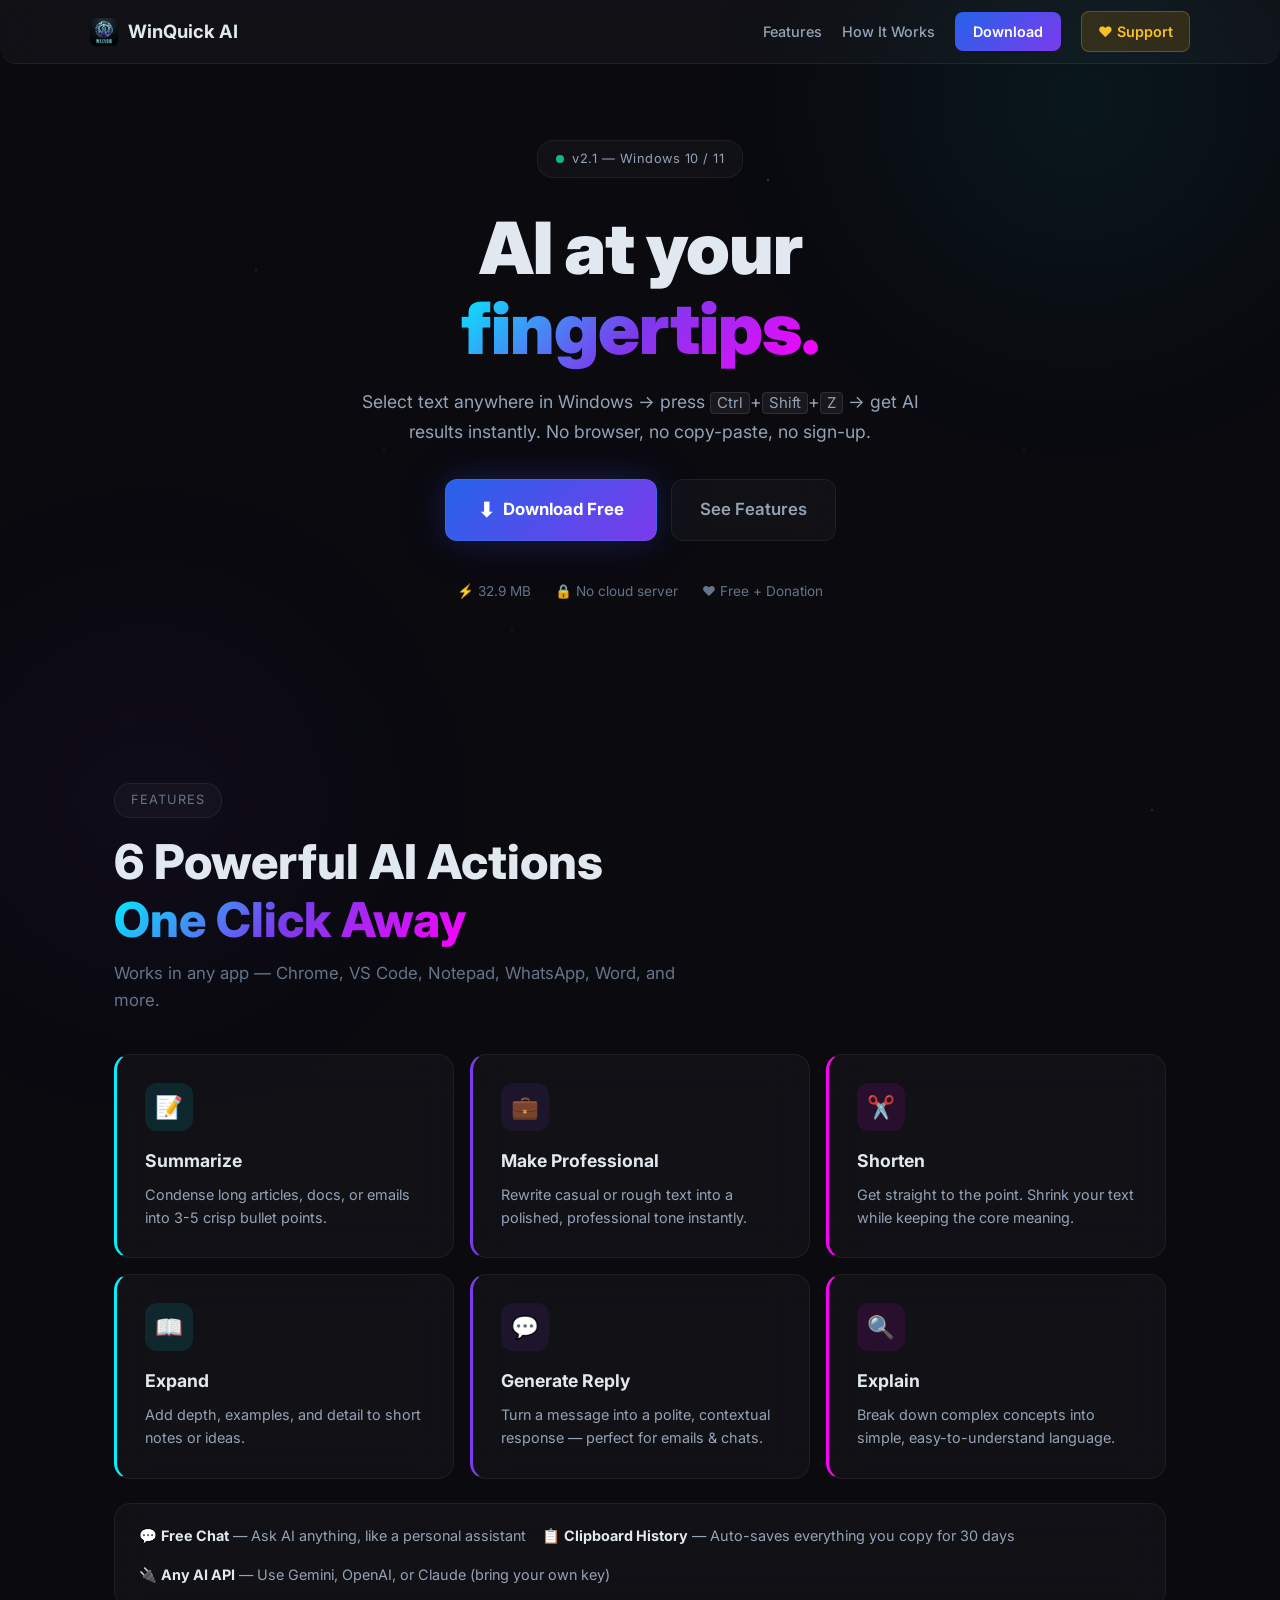
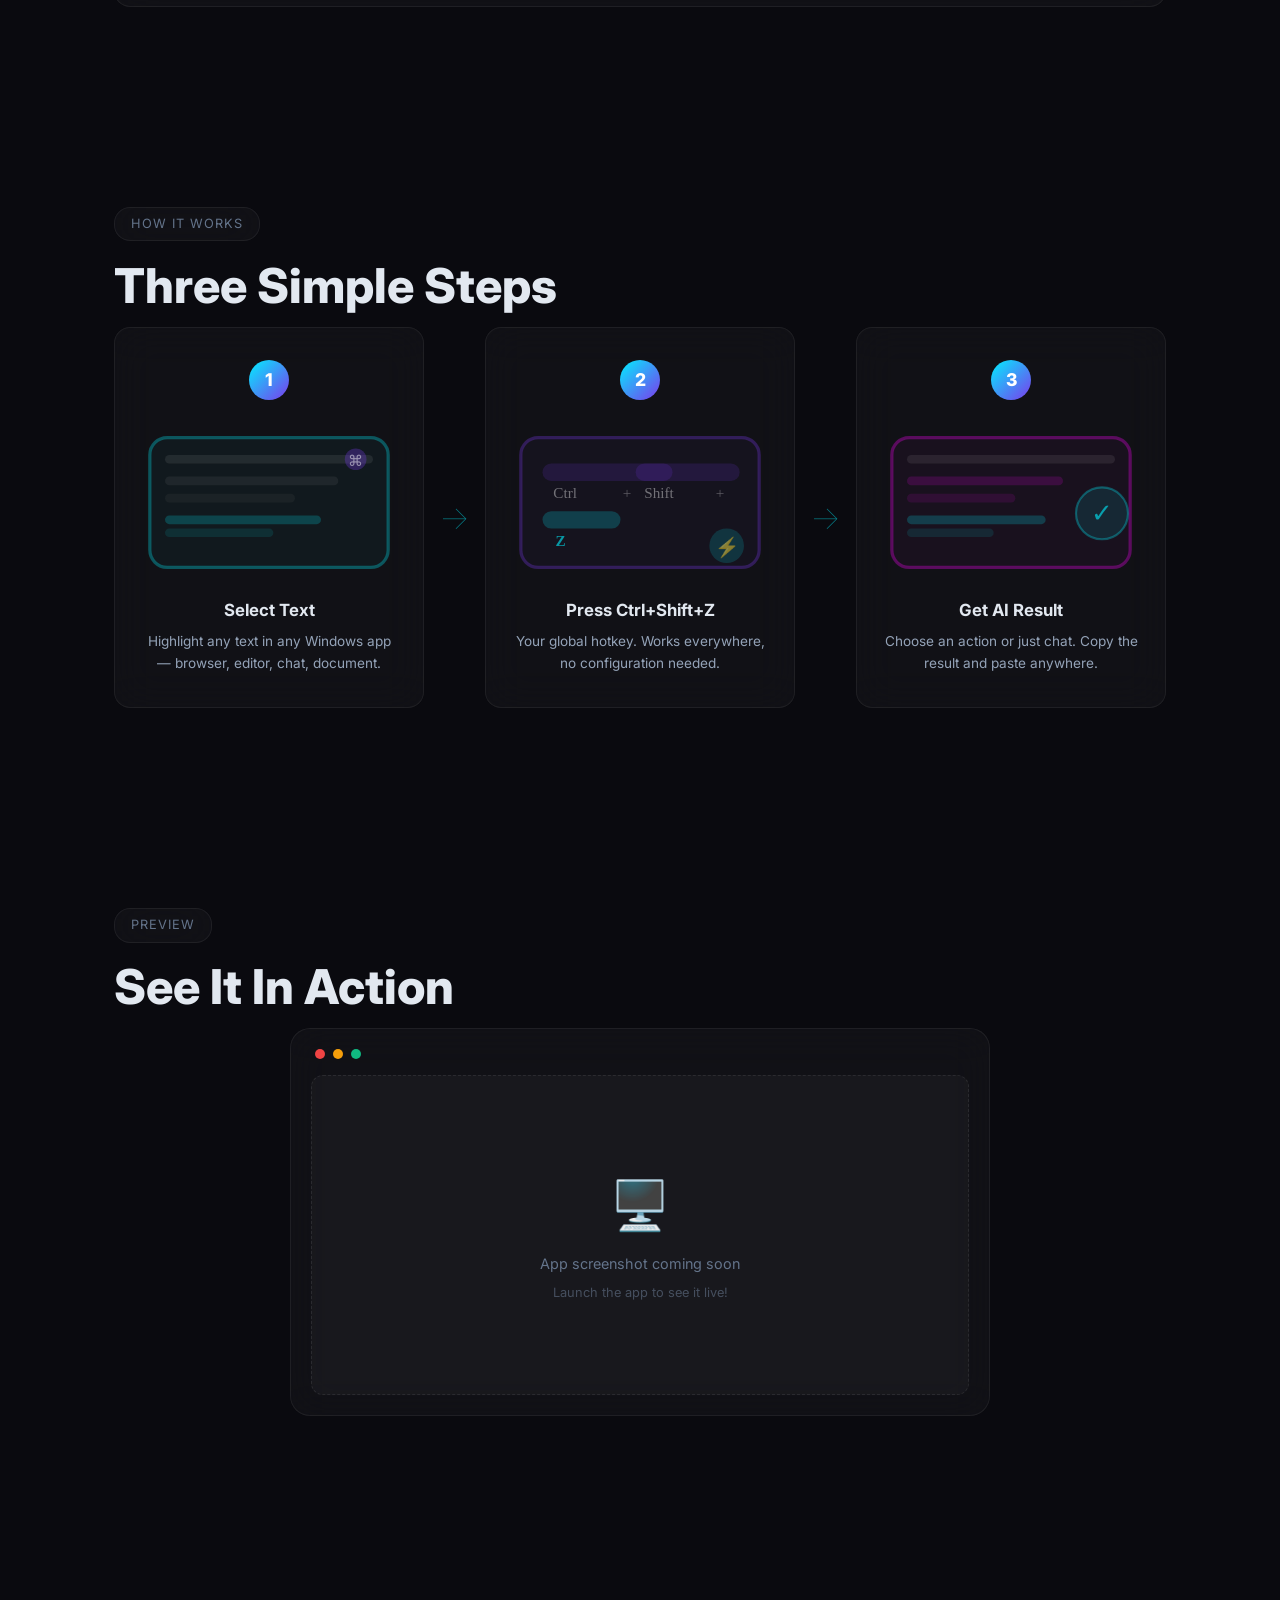
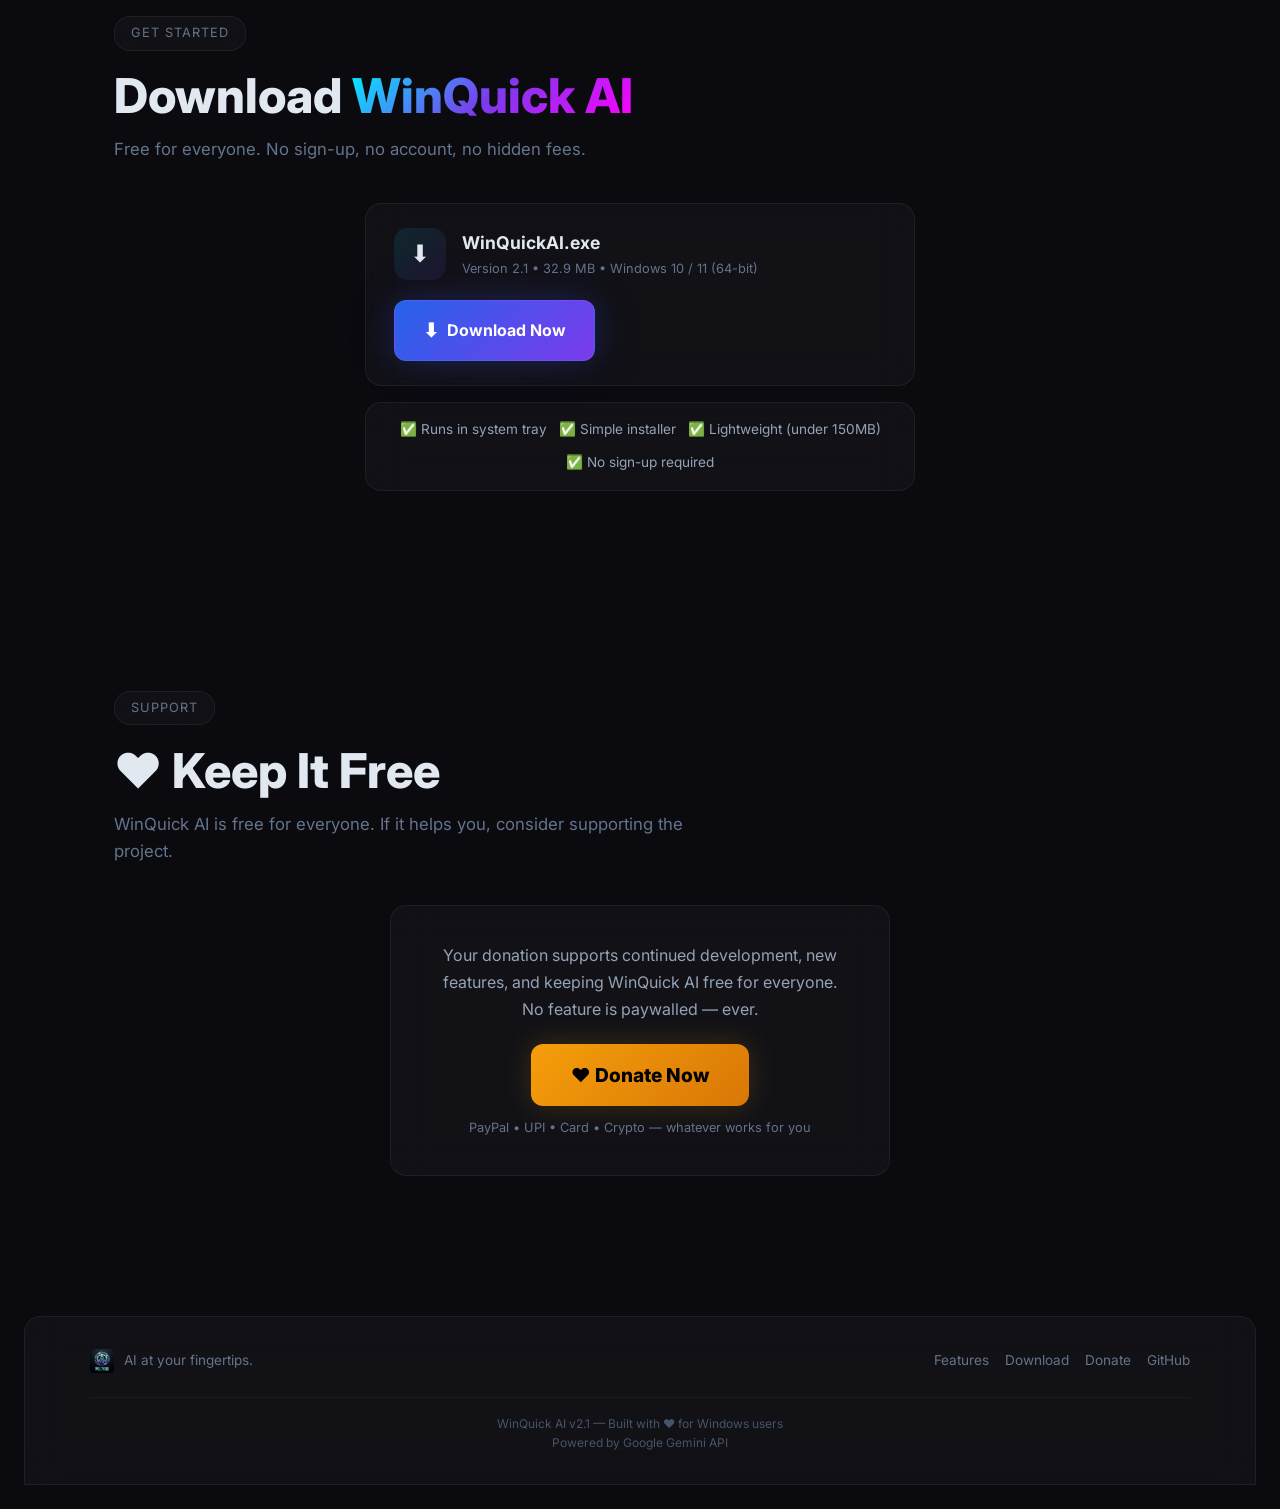
==== winquick-website/index.html @ 505ec8fe "Initial commit: WinQuick AI v2.1" ====
<!DOCTYPE html>
<html lang="en">
<head>
  <meta charset="UTF-8" />
  <meta name="viewport" content="width=device-width, initial-scale=1.0" />
  <title>WinQuick AI — AI at your fingertips</title>
  <meta name="description" content="Lightweight Windows desktop app. Select text anywhere, press Ctrl+Shift+Z, get AI results instantly. Free, no sign-up required." />
  <link rel="icon" type="image/x-icon" href="assets/favicon.ico" />
  <link rel="stylesheet" href="styles.css" />
  <link rel="preconnect" href="https://fonts.googleapis.com" />
  <link href="https://fonts.googleapis.com/css2?family=Inter:wght@400;500;600;700;800;900&display=swap" rel="stylesheet" />
</head>
<body>
  <div id="stars"></div>
  <div class="glow-sphere glow-1"></div>
  <div class="glow-sphere glow-2"></div>

  <nav class="navbar glass">
    <div class="nav-inner">
      <a href="#" class="nav-logo">
        <img src="assets/logo-white.png" alt="WinQuick AI" class="nav-logo-img" />
        <span>WinQuick <span class="neon-text">AI</span></span>
      </a>
      <div class="nav-links">
        <a href="#features">Features</a>
        <a href="#how">How It Works</a>
        <a href="#download" class="btn-nav">Download</a>
        <a href="#donate" class="btn-donate">♥ Support</a>
      </div>
      <button class="menu-toggle" id="menuToggle" aria-label="Menu">
        <span></span><span></span><span></span>
      </button>
    </div>
  </nav>

  <main>
    <section class="hero" id="hero">
      <div class="hero-badge glass">
        <span class="pulse-dot"></span> v2.1 — Windows 10 / 11
      </div>
      <h1 class="hero-title">
        AI at your<br />
        <span class="gradient-text">fingertips.</span>
      </h1>
      <p class="hero-sub">
        Select text anywhere in Windows → press <kbd>Ctrl</kbd>+<kbd>Shift</kbd>+<kbd>Z</kbd>
        → get AI results instantly. No browser, no copy-paste, no sign-up.
      </p>
      <div class="hero-actions">
        <a href="#download" class="btn-primary glass glow">
          <span class="btn-icon">⬇</span> Download Free
        </a>
        <a href="#features" class="btn-secondary glass">See Features</a>
      </div>
      <p class="hero-stats">
        <span>⚡ 32.9 MB</span>
        <span>🔒 No cloud server</span>
        <span>♥ Free + Donation</span>
      </p>
    </section>

    <section class="features" id="features">
      <div class="section-label glass">Features</div>
      <h2 class="section-title">6 Powerful AI Actions<br /><span class="gradient-text">One Click Away</span></h2>
      <p class="section-sub">Works in any app — Chrome, VS Code, Notepad, WhatsApp, Word, and more.</p>
      <div class="features-grid">
        <div class="feature-card glass" style="--accent:#00f0ff">
          <div class="feature-icon" style="background:rgba(0,240,255,0.1)">📝</div>
          <h3>Summarize</h3>
          <p>Condense long articles, docs, or emails into 3-5 crisp bullet points.</p>
        </div>
        <div class="feature-card glass" style="--accent:#7c3aed">
          <div class="feature-icon" style="background:rgba(124,58,237,0.1)">💼</div>
          <h3>Make Professional</h3>
          <p>Rewrite casual or rough text into a polished, professional tone instantly.</p>
        </div>
        <div class="feature-card glass" style="--accent:#ff00ff">
          <div class="feature-icon" style="background:rgba(255,0,255,0.1)">✂️</div>
          <h3>Shorten</h3>
          <p>Get straight to the point. Shrink your text while keeping the core meaning.</p>
        </div>
        <div class="feature-card glass" style="--accent:#00f0ff">
          <div class="feature-icon" style="background:rgba(0,240,255,0.1)">📖</div>
          <h3>Expand</h3>
          <p>Add depth, examples, and detail to short notes or ideas.</p>
        </div>
        <div class="feature-card glass" style="--accent:#7c3aed">
          <div class="feature-icon" style="background:rgba(124,58,237,0.1)">💬</div>
          <h3>Generate Reply</h3>
          <p>Turn a message into a polite, contextual response — perfect for emails & chats.</p>
        </div>
        <div class="feature-card glass" style="--accent:#ff00ff">
          <div class="feature-icon" style="background:rgba(255,0,255,0.1)">🔍</div>
          <h3>Explain</h3>
          <p>Break down complex concepts into simple, easy-to-understand language.</p>
        </div>
      </div>
      <div class="extra-features glass">
        <div class="extra-item">💬 <strong>Free Chat</strong> — Ask AI anything, like a personal assistant</div>
        <div class="extra-item">📋 <strong>Clipboard History</strong> — Auto-saves everything you copy for 30 days</div>
        <div class="extra-item">🔌 <strong>Any AI API</strong> — Use Gemini, OpenAI, or Claude (bring your own key)</div>
      </div>
    </section>

    <section class="how" id="how">
      <div class="section-label glass">How It Works</div>
      <h2 class="section-title">Three Simple Steps</h2>
      <div class="steps">
        <div class="step glass">
          <div class="step-number">1</div>
          <img src="assets/step-select.svg" alt="" class="step-illus" />
          <h3>Select Text</h3>
          <p>Highlight any text in any Windows app — browser, editor, chat, document.</p>
        </div>
        <div class="step-arrow">→</div>
        <div class="step glass">
          <div class="step-number">2</div>
          <img src="assets/step-hotkey.svg" alt="" class="step-illus" />
          <h3>Press Ctrl+Shift+Z</h3>
          <p>Your global hotkey. Works everywhere, no configuration needed.</p>
        </div>
        <div class="step-arrow">→</div>
        <div class="step glass">
          <div class="step-number">3</div>
          <img src="assets/step-result.svg" alt="" class="step-illus" />
          <h3>Get AI Result</h3>
          <p>Choose an action or just chat. Copy the result and paste anywhere.</p>
        </div>
      </div>
    </section>

    <section class="screenshot" id="screenshot">
      <div class="section-label glass">Preview</div>
      <h2 class="section-title">See It In Action</h2>
      <div class="screenshot-frame glass">
        <div class="screenshot-dots">
          <span></span><span></span><span></span>
        </div>
        <div class="screenshot-placeholder">
          <span class="screenshot-icon">🖥️</span>
          <p>App screenshot coming soon</p>
          <p class="screenshot-hint">Launch the app to see it live!</p>
        </div>
      </div>
    </section>

    <section class="download" id="download">
      <div class="section-label glass">Get Started</div>
      <h2 class="section-title">Download <span class="gradient-text">WinQuick AI</span></h2>
      <p class="section-sub">Free for everyone. No sign-up, no account, no hidden fees.</p>
      <div class="download-card glass">
        <div class="download-info">
          <div class="download-icon">⬇</div>
          <div>
            <h3>WinQuickAI.exe</h3>
            <p class="download-meta">Version 2.1  •  32.9 MB  •  Windows 10 / 11 (64-bit)</p>
          </div>
        </div>
        <a href="download/WinQuickAI.exe" class="btn-primary glass glow download-btn" download>
          <span class="btn-icon">⬇</span> Download Now
        </a>
      </div>
      <div class="download-features glass">
        <span>✅ Runs in system tray</span>
        <span>✅ Simple installer</span>
        <span>✅ Lightweight (under 150MB)</span>
        <span>✅ No sign-up required</span>
      </div>
    </section>

    <section class="donate" id="donate">
      <div class="section-label glass">Support</div>
      <h2 class="section-title">♥ Keep It Free</h2>
      <p class="section-sub">WinQuick AI is free for everyone. If it helps you, consider supporting the project.</p>
      <div class="donate-card glass">
        <p class="donate-text">
          Your donation supports continued development, new features, and keeping WinQuick AI free for everyone.<br />
          No feature is paywalled — ever.
        </p>
        <a href="https://your-payment-link.com" target="_blank" class="btn-donate-lg glow" id="donateBtn">
          ♥  Donate Now
        </a>
        <p class="donate-hint">PayPal • UPI • Card • Crypto — whatever works for you</p>
      </div>
    </section>
  </main>

  <footer class="footer glass">
    <div class="footer-inner">
      <div class="footer-brand">
        <img src="assets/logo-white.png" alt="WinQuick AI" class="footer-logo" />
        <p>AI at your fingertips.</p>
      </div>
      <div class="footer-links">
        <a href="#features">Features</a>
        <a href="#download">Download</a>
        <a href="#donate">Donate</a>
        <a href="https://github.com/your-username/winquick-ai" target="_blank">GitHub</a>
      </div>
      <div class="footer-meta">
        <p>WinQuick AI v2.1 — Built with ♥ for Windows users</p>
        <p>Powered by Google Gemini API</p>
      </div>
    </div>
  </footer>

  <script src="script.js"></script>
</body>
</html>
---- winquick-website/styles.css ----
/* ── Reset & Base ── */
*,*::before,*::after{box-sizing:border-box;margin:0;padding:0}
html{scroll-behavior:smooth}
body{
  font-family:'Inter',-apple-system,sans-serif;
  background:#0a0a0f;
  color:#e2e8f0;
  min-height:100vh;
  overflow-x:hidden;
  line-height:1.6;
}
::selection{background:rgba(0,240,255,0.3);color:#fff}
::-webkit-scrollbar{width:6px}
::-webkit-scrollbar-track{background:#0a0a0f}
::-webkit-scrollbar-thumb{background:rgba(0,240,255,0.2);border-radius:3px}
a{color:inherit;text-decoration:none}
kbd{
  background:rgba(255,255,255,0.06);
  border:1px solid rgba(255,255,255,0.1);
  border-radius:4px;
  padding:1px 6px;
  font-size:.85em;
  font-family:inherit;
}

/* ── Background Effects ── */
#stars{
  position:fixed;inset:0;z-index:0;
  background-image:
    radial-gradient(1px 1px at 20% 30%, rgba(255,255,255,0.3), transparent),
    radial-gradient(1px 1px at 40% 70%, rgba(255,255,255,0.2), transparent),
    radial-gradient(1.5px 1.5px at 60% 20%, rgba(255,255,255,0.3), transparent),
    radial-gradient(1px 1px at 80% 50%, rgba(255,255,255,0.2), transparent),
    radial-gradient(1px 1px at 10% 80%, rgba(255,255,255,0.15), transparent),
    radial-gradient(1.5px 1.5px at 90% 90%, rgba(255,255,255,0.2), transparent),
    radial-gradient(1px 1px at 50% 10%, rgba(255,255,255,0.15), transparent),
    radial-gradient(1px 1px at 30% 50%, rgba(255,255,255,0.2), transparent);
}
.glow-sphere{
  position:fixed;border-radius:50%;filter:blur(80px);z-index:0;pointer-events:none;
}
.glow-1{
  width:600px;height:600px;
  background:radial-gradient(circle,rgba(0,240,255,0.08),transparent 70%);
  top:-200px;right:-100px;
}
.glow-2{
  width:500px;height:500px;
  background:radial-gradient(circle,rgba(124,58,237,0.08),transparent 70%);
  bottom:-150px;left:-100px;
}

/* ── Glass Utility ── */
.glass{
  background:rgba(255,255,255,0.03);
  backdrop-filter:blur(20px);
  -webkit-backdrop-filter:blur(20px);
  border:1px solid rgba(255,255,255,0.06);
  border-radius:16px;
}

/* ── Navbar ── */
.navbar{
  position:fixed;top:0;left:0;right:0;z-index:100;
  padding:0 24px;height:64px;
  border-radius:0 0 16px 16px;
  border-top:none;border-left:none;border-right:none;
}
.nav-inner{
  max-width:1100px;margin:0 auto;
  display:flex;align-items:center;justify-content:space-between;height:100%;
}
.nav-logo{
  display:flex;align-items:center;gap:10px;
  font-weight:700;font-size:1.15rem;
}
.nav-logo-img{width:28px;height:28px;border-radius:6px}
.nav-links{display:flex;align-items:center;gap:20px;font-size:.9rem;font-weight:500}
.nav-links a{transition:color .2s;color:#94a3b8}
.nav-links a:hover{color:#fff}

.btn-nav{
  background:linear-gradient(135deg,#2563EB,#7c3aed);
  padding:8px 18px;border-radius:8px;
  color:#fff!important;font-weight:600;
  transition:transform .2s,box-shadow .2s;
}
.btn-nav:hover{transform:translateY(-1px);box-shadow:0 4px 20px rgba(37,99,235,0.3)}
.btn-donate{
  background:rgba(245,158,11,0.15);
  border:1px solid rgba(245,158,11,0.3);
  padding:8px 16px;border-radius:8px;
  color:#fbbf24!important;font-weight:600;
  transition:all .2s;
}
.btn-donate:hover{background:rgba(245,158,11,0.25)}

.menu-toggle{display:none;flex-direction:column;gap:5px;background:none;border:none;cursor:pointer;padding:4px}
.menu-toggle span{display:block;width:24px;height:2px;background:#94a3b8;border-radius:2px;transition:.3s}

/* ── Hero ── */
.hero{
  position:relative;z-index:1;
  max-width:800px;margin:0 auto;padding:140px 24px 80px;
  text-align:center;
}
.hero-badge{
  display:inline-flex;align-items:center;gap:8px;
  padding:8px 18px;margin-bottom:30px;
  font-size:.8rem;color:#94a3b8;letter-spacing:.5px;
}
.pulse-dot{
  width:8px;height:8px;border-radius:50%;
  background:#10b981;display:inline-block;
  animation:pulse 2s ease-in-out infinite;
}
@keyframes pulse{0%,100%{opacity:1}50%{opacity:.4}}
.hero-title{
  font-size:clamp(2.5rem,8vw,4.5rem);
  font-weight:900;line-height:1.1;margin-bottom:20px;
  letter-spacing:-1px;
}
.gradient-text{
  background:linear-gradient(135deg,#00f0ff,#7c3aed,#ff00ff);
  -webkit-background-clip:text;
  -webkit-text-fill-color:transparent;
  background-clip:text;
}
.hero-sub{
  font-size:1.1rem;color:#94a3b8;max-width:600px;margin:0 auto 32px;line-height:1.7;
}
.hero-actions{display:flex;gap:14px;justify-content:center;flex-wrap:wrap}
.hero-stats{
  display:flex;gap:24px;justify-content:center;margin-top:40px;
  font-size:.85rem;color:#64748b;
}

/* ── Buttons ── */
.btn-primary{
  display:inline-flex;align-items:center;gap:8px;
  padding:14px 32px;border-radius:12px;
  font-weight:700;font-size:1.05rem;
  background:linear-gradient(135deg,#2563EB,#7c3aed);
  color:#fff;transition:all .3s;
}
.btn-primary.glow{box-shadow:0 0 30px rgba(37,99,235,0.2),0 0 60px rgba(124,58,237,0.1)}
.btn-primary:hover{transform:translateY(-2px);box-shadow:0 0 40px rgba(37,99,235,0.3),0 0 80px rgba(124,58,237,0.15)}
.btn-secondary{
  display:inline-flex;align-items:center;gap:8px;
  padding:14px 28px;border-radius:12px;
  font-weight:600;font-size:1.05rem;
  color:#94a3b8;transition:all .2s;
}
.btn-secondary:hover{color:#fff;background:rgba(255,255,255,0.06)}
.btn-icon{font-size:1.2em}

/* ── Sections ── */
section{
  position:relative;z-index:1;
  max-width:1100px;margin:0 auto;padding:100px 24px;
}
.section-label{
  display:inline-flex;align-items:center;
  padding:6px 16px;margin-bottom:16px;
  font-size:.8rem;color:#64748b;letter-spacing:1px;text-transform:uppercase;
}
.section-title{
  font-size:clamp(1.8rem,5vw,3rem);
  font-weight:800;line-height:1.2;margin-bottom:12px;
}
.section-sub{
  color:#64748b;font-size:1.05rem;margin-bottom:40px;max-width:600px;
}

/* ── Features ── */
.features-grid{
  display:grid;grid-template-columns:repeat(auto-fit,minmax(300px,1fr));
  gap:16px;margin-bottom:24px;
}
.feature-card{
  padding:28px;transition:all .3s;cursor:default;
  border-left:3px solid var(--accent);
}
.feature-card:hover{
  transform:translateY(-4px);
  background:rgba(255,255,255,0.06);
  box-shadow:0 8px 40px rgba(0,0,0,0.3);
}
.feature-icon{
  width:48px;height:48px;border-radius:12px;
  display:flex;align-items:center;justify-content:center;
  font-size:1.4rem;margin-bottom:16px;
}
.feature-card h3{font-size:1.1rem;font-weight:700;margin-bottom:8px}
.feature-card p{font-size:.9rem;color:#94a3b8;line-height:1.6}
.extra-features{
  padding:20px 24px;display:flex;flex-wrap:wrap;gap:16px;
  font-size:.9rem;color:#94a3b8;
}
.extra-features strong{color:#e2e8f0}

/* ── How It Works ── */
.steps{
  display:flex;align-items:center;gap:16px;
  flex-wrap:wrap;justify-content:center;
}
.step{
  flex:1;min-width:250px;max-width:320px;
  padding:32px 24px;text-align:center;
  position:relative;
}
.step-number{
  width:40px;height:40px;border-radius:50%;
  display:flex;align-items:center;justify-content:center;
  margin:0 auto 16px;
  background:linear-gradient(135deg,#00f0ff,#7c3aed);
  font-weight:800;font-size:1.1rem;color:#fff;
}
.step h3{font-size:1.05rem;font-weight:700;margin-bottom:8px}
.step p{font-size:.85rem;color:#94a3b8;line-height:1.6}
.step-arrow{font-size:2rem;color:#00f0ff;font-weight:100;opacity:.5}

/* ── Screenshot ── */
.screenshot-frame{
  max-width:700px;margin:0 auto;padding:20px;
  border-radius:20px;overflow:hidden;
}
.screenshot-dots{
  display:flex;gap:8px;padding:0 4px 16px;
}
.screenshot-dots span{
  width:10px;height:10px;border-radius:50%;
  background:rgba(255,255,255,0.1);
}
.screenshot-dots span:first-child{background:#ef4444}
.screenshot-dots span:nth-child(2){background:#f59e0b}
.screenshot-dots span:nth-child(3){background:#10b981}
.screenshot-placeholder{
  height:320px;border-radius:12px;
  background:rgba(255,255,255,0.03);
  border:1px dashed rgba(255,255,255,0.08);
  display:flex;flex-direction:column;
  align-items:center;justify-content:center;gap:8px;
  color:#64748b;font-size:.9rem;
}
.screenshot-icon{font-size:3rem}
.screenshot-hint{font-size:.8rem;opacity:.6}

/* ── Download ── */
.download-card{
  max-width:550px;margin:0 auto 16px;
  padding:24px 28px;display:flex;
  align-items:center;justify-content:space-between;gap:20px;flex-wrap:wrap;
}
.download-info{display:flex;align-items:center;gap:16px}
.download-icon{
  width:52px;height:52px;border-radius:14px;
  background:linear-gradient(135deg,rgba(0,240,255,0.1),rgba(124,58,237,0.1));
  display:flex;align-items:center;justify-content:center;
  font-size:1.5rem;
}
.download-info h3{font-size:1.1rem;font-weight:700}
.download-meta{font-size:.8rem;color:#64748b;margin-top:2px}
.download-btn{padding:14px 28px;white-space:nowrap;font-size:1rem}
.download-features{
  max-width:550px;margin:0 auto;
  padding:16px 20px;display:flex;flex-wrap:wrap;gap:12px;
  font-size:.85rem;color:#94a3b8;justify-content:center;
}

/* ── Donate ── */
.donate-card{
  max-width:500px;margin:0 auto;
  padding:36px 28px;text-align:center;
}
.donate-text{
  font-size:1rem;color:#94a3b8;margin-bottom:20px;line-height:1.7;
}
.btn-donate-lg{
  display:inline-flex;align-items:center;gap:8px;
  padding:16px 40px;border-radius:12px;
  font-weight:800;font-size:1.2rem;
  background:linear-gradient(135deg,#f59e0b,#d97706);
  color:#000;transition:all .3s;
  box-shadow:0 0 30px rgba(245,158,11,0.2);
}
.btn-donate-lg:hover{
  transform:translateY(-2px);
  box-shadow:0 0 50px rgba(245,158,11,0.3);
}
.donate-hint{font-size:.8rem;color:#64748b;margin-top:12px}

/* ── Footer ── */
.footer{
  position:relative;z-index:1;
  margin:40px 24px 24px;padding:32px 24px;
  border-radius:16px 16px 0 0;
}
.footer-inner{
  max-width:1100px;margin:0 auto;
  display:flex;flex-wrap:wrap;gap:24px;
  justify-content:space-between;align-items:center;
}
.footer-brand{display:flex;align-items:center;gap:10px}
.footer-logo{width:24px;height:24px;border-radius:4px}
.footer-brand p{font-size:.85rem;color:#64748b}
.footer-links{display:flex;gap:16px;font-size:.85rem}
.footer-links a{color:#64748b;transition:color .2s}
.footer-links a:hover{color:#e2e8f0}
.footer-meta{width:100%;text-align:center;font-size:.75rem;color:#475569;padding-top:16px;border-top:1px solid rgba(255,255,255,0.04)}

/* ── Responsive ── */
@media(max-width:768px){
  .nav-links{display:none;position:absolute;top:64px;left:0;right:0;
    background:rgba(10,10,15,0.95);backdrop-filter:blur(20px);
    flex-direction:column;padding:20px;gap:16px;
    border-bottom:1px solid rgba(255,255,255,0.06);
  }
  .nav-links.open{display:flex}
  .menu-toggle{display:flex}
  .hero{padding-top:100px}
  .steps{flex-direction:column}
  .step-arrow{transform:rotate(90deg)}
  .download-card{flex-direction:column;text-align:center}
  .download-info{flex-direction:column}
  section{padding:60px 20px}
}
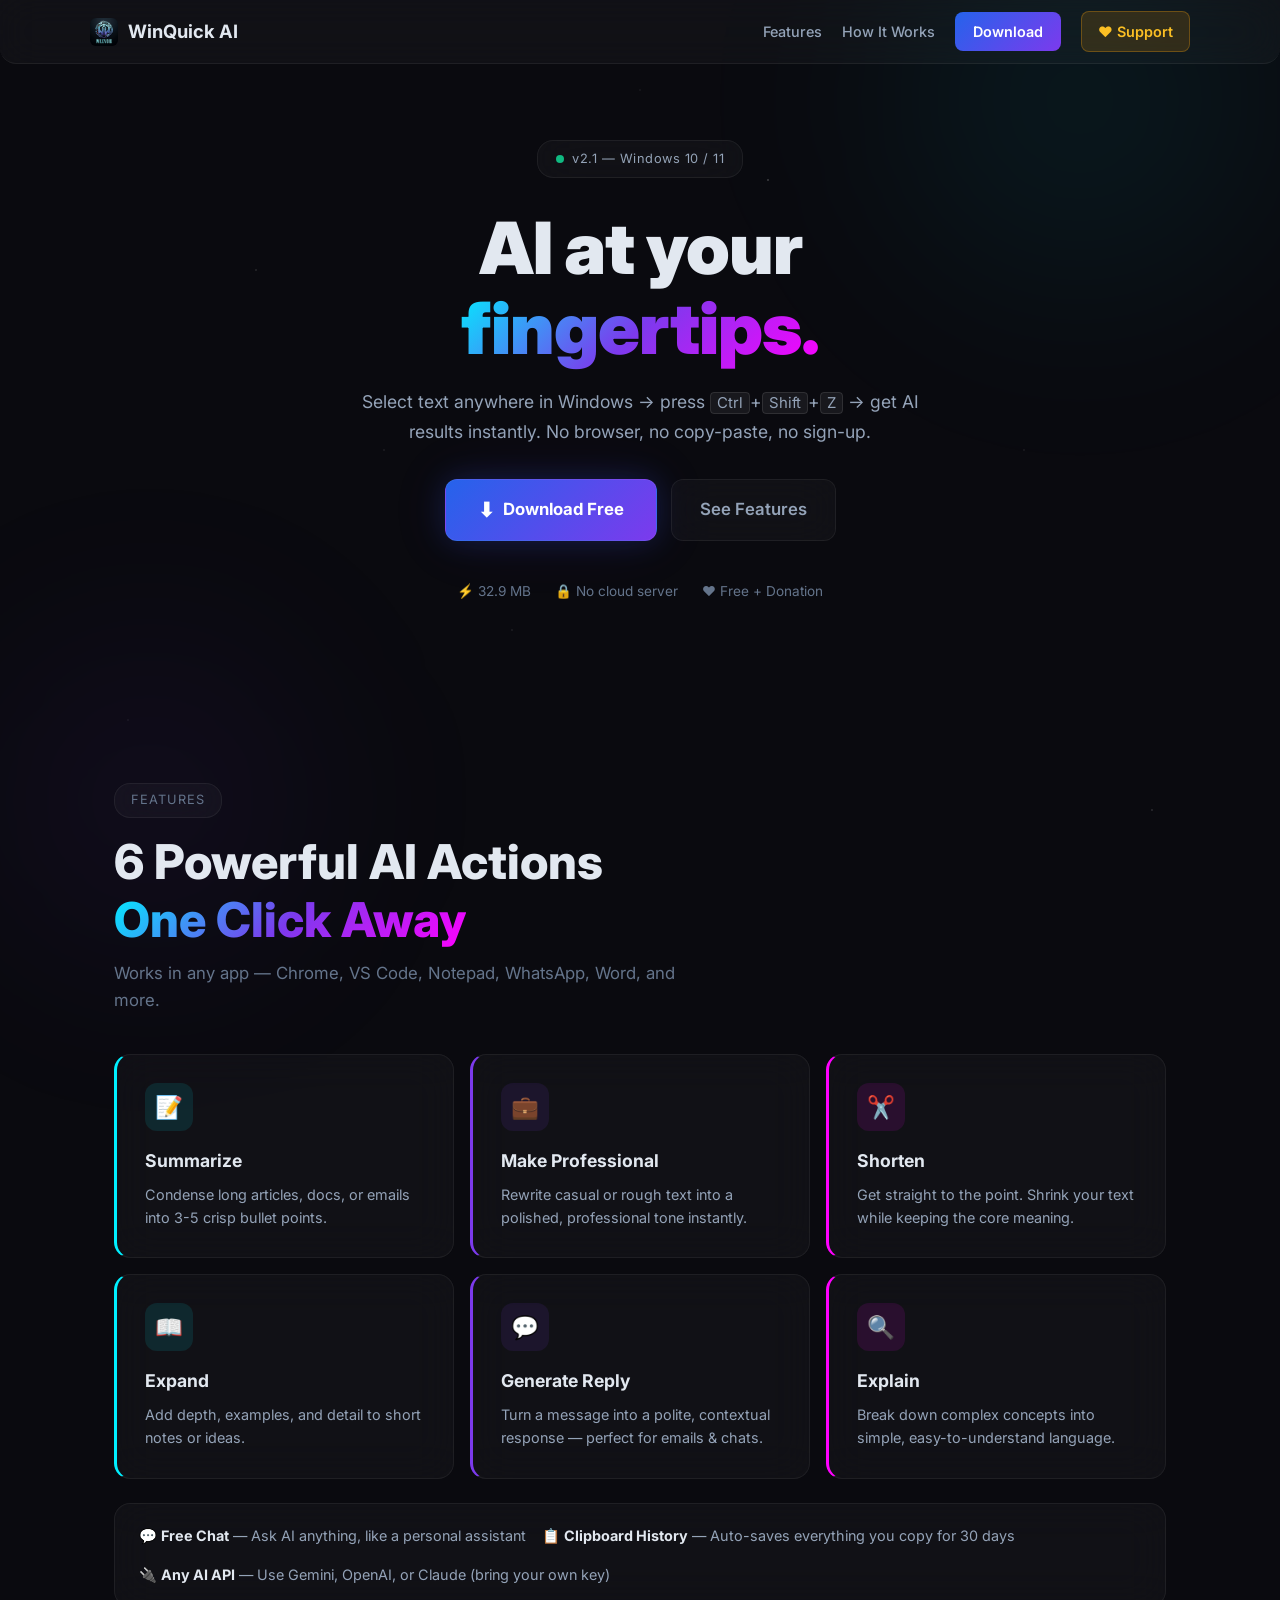
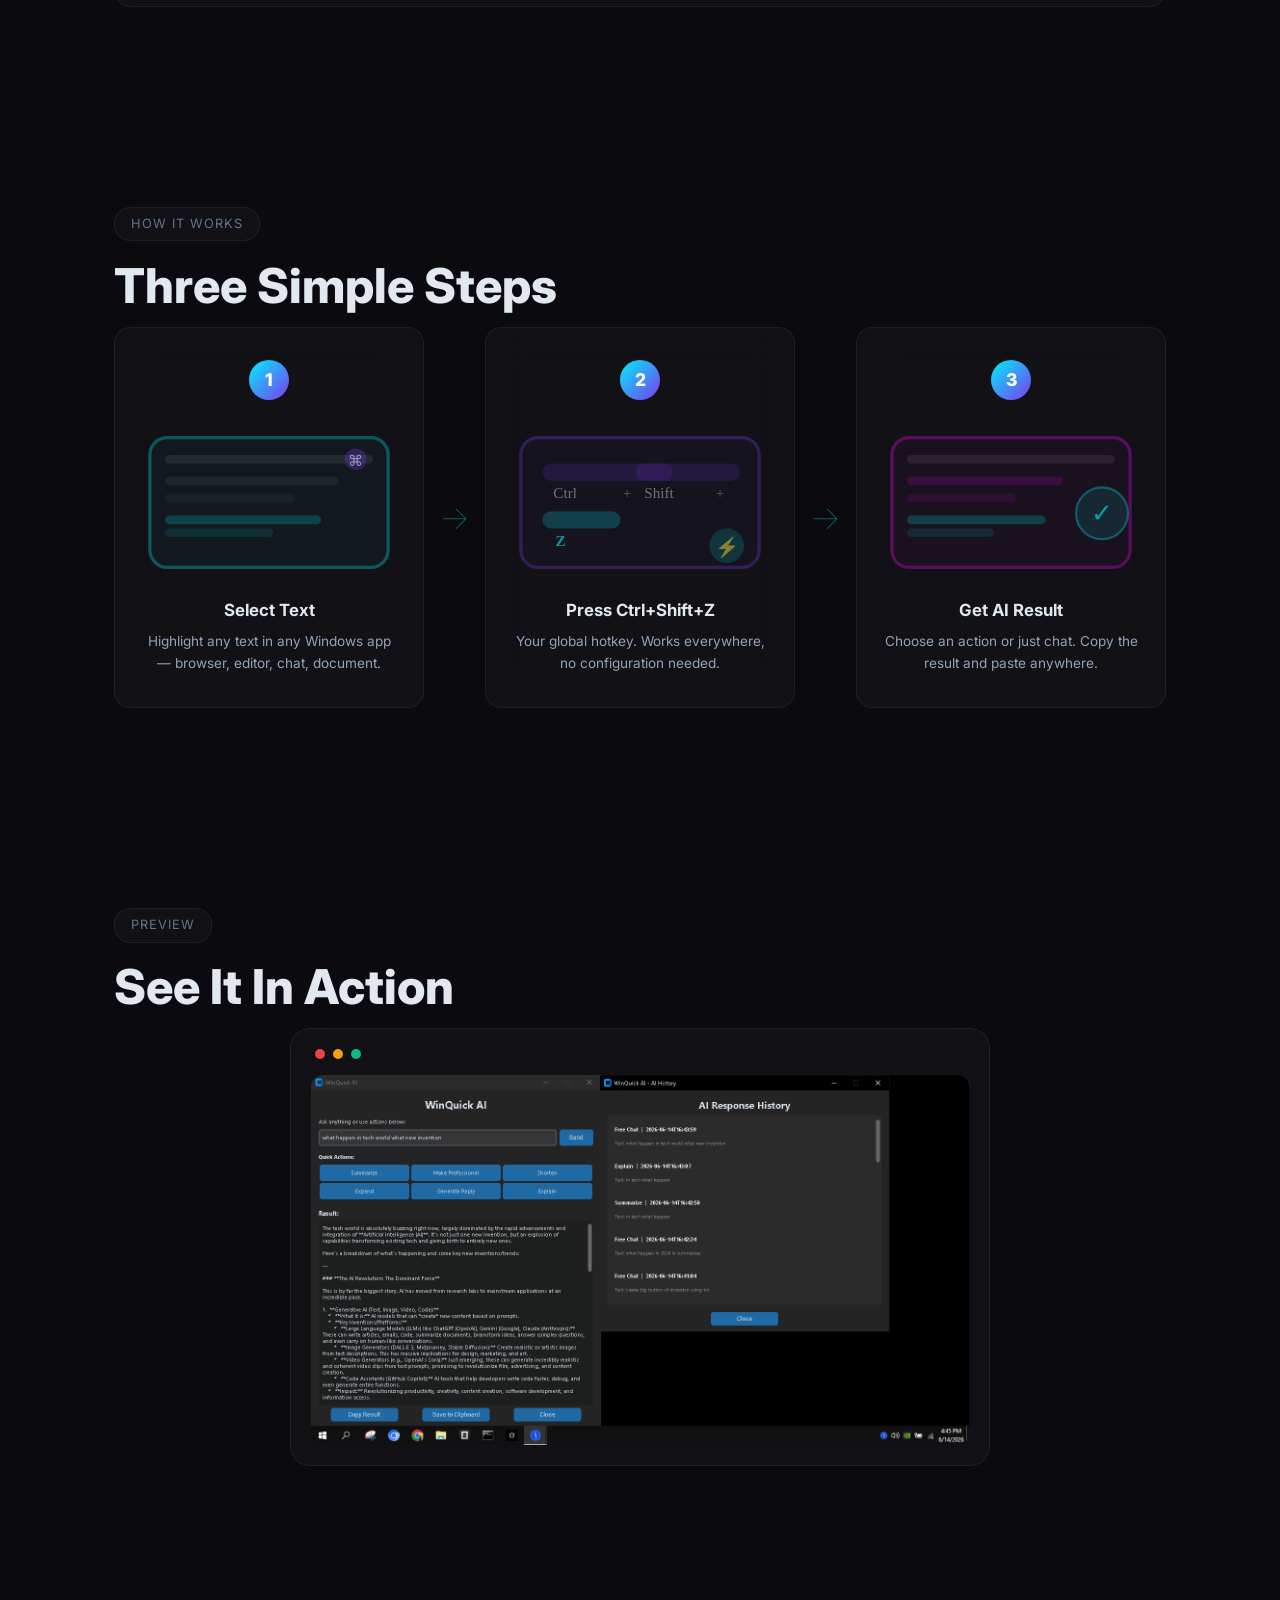
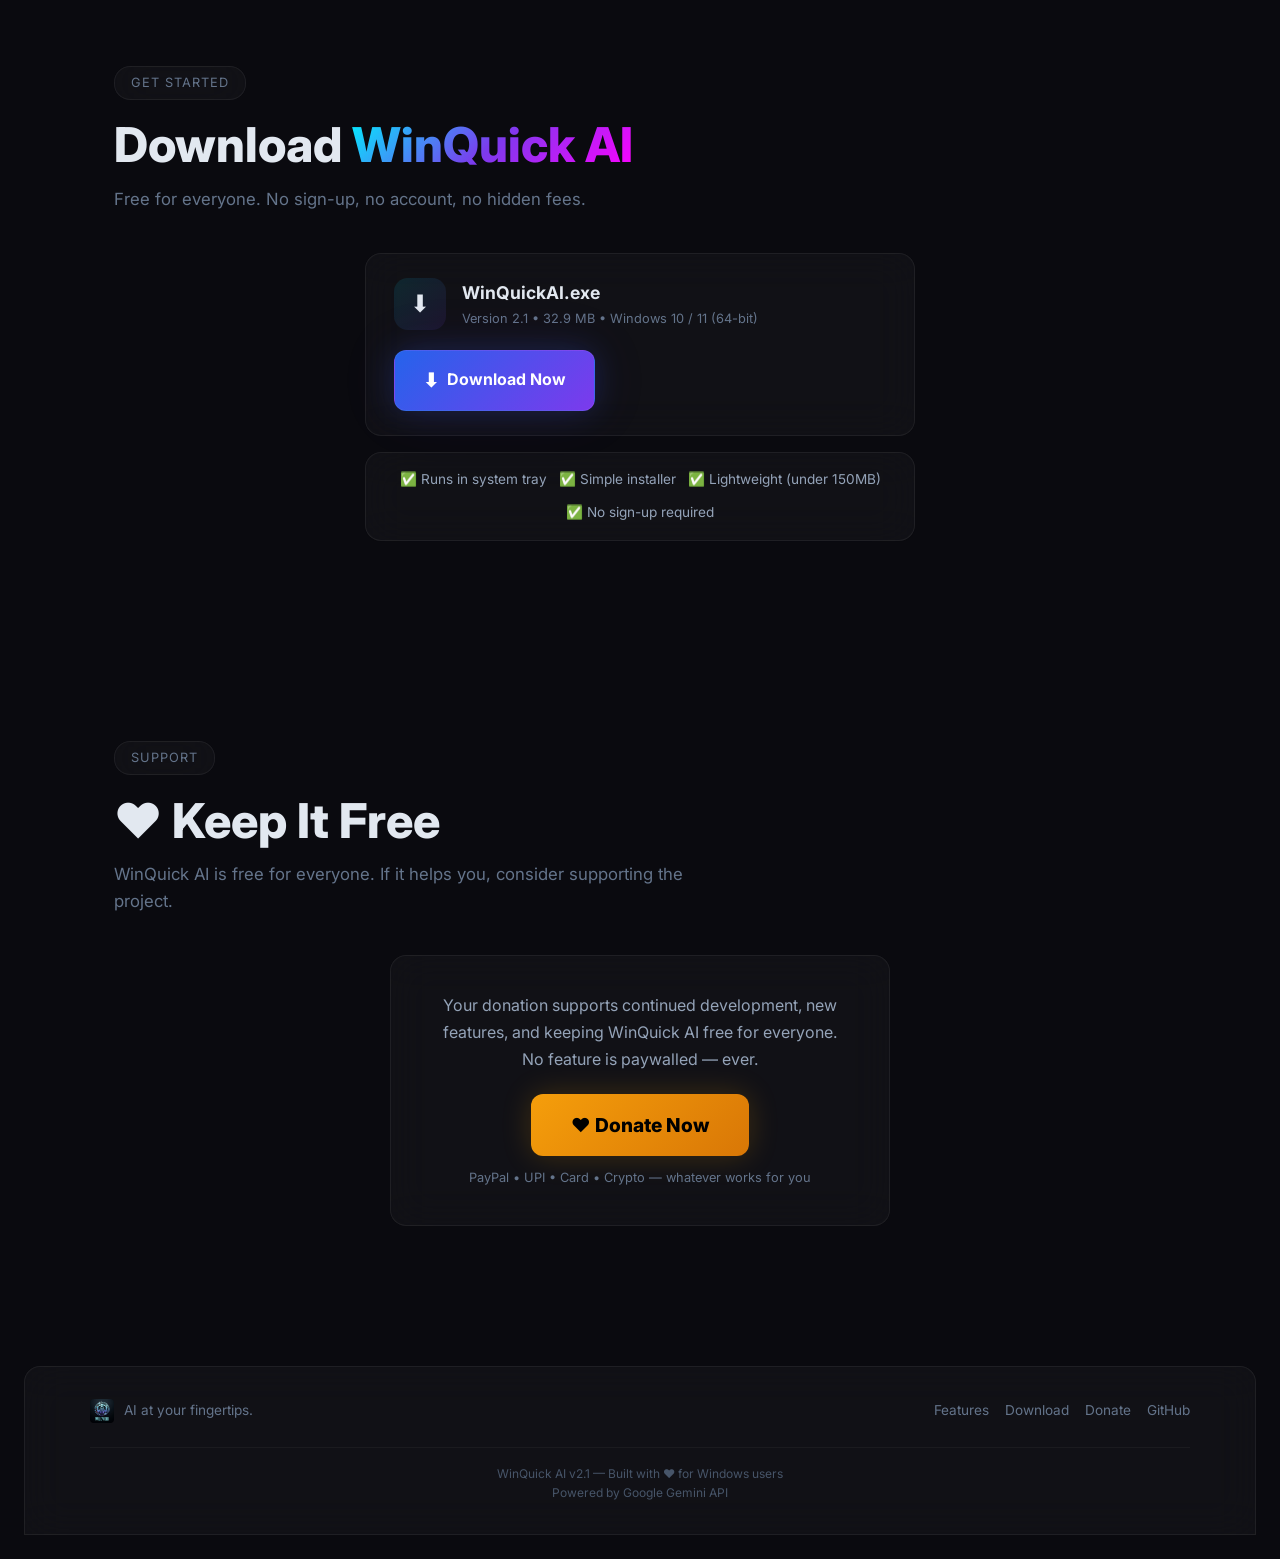
==== commit a41934e1: "Add preview image, single-instance fix, update README link" ====
--- a/winquick-website/index.html
+++ b/winquick-website/index.html
@@ -136,11 +136,7 @@
         <div class="screenshot-dots">
           <span></span><span></span><span></span>
         </div>
-        <div class="screenshot-placeholder">
-          <span class="screenshot-icon">🖥️</span>
-          <p>App screenshot coming soon</p>
-          <p class="screenshot-hint">Launch the app to see it live!</p>
-        </div>
+        <img src="assets/preview.PNG" alt="WinQuick AI Preview" class="screenshot-img" />
       </div>
     </section>
 
--- a/winquick-website/styles.css
+++ b/winquick-website/styles.css
@@ -243,6 +243,7 @@
   align-items:center;justify-content:center;gap:8px;
   color:#64748b;font-size:.9rem;
 }
+.screenshot-img{width:100%;border-radius:12px;display:block}
 .screenshot-icon{font-size:3rem}
 .screenshot-hint{font-size:.8rem;opacity:.6}
 
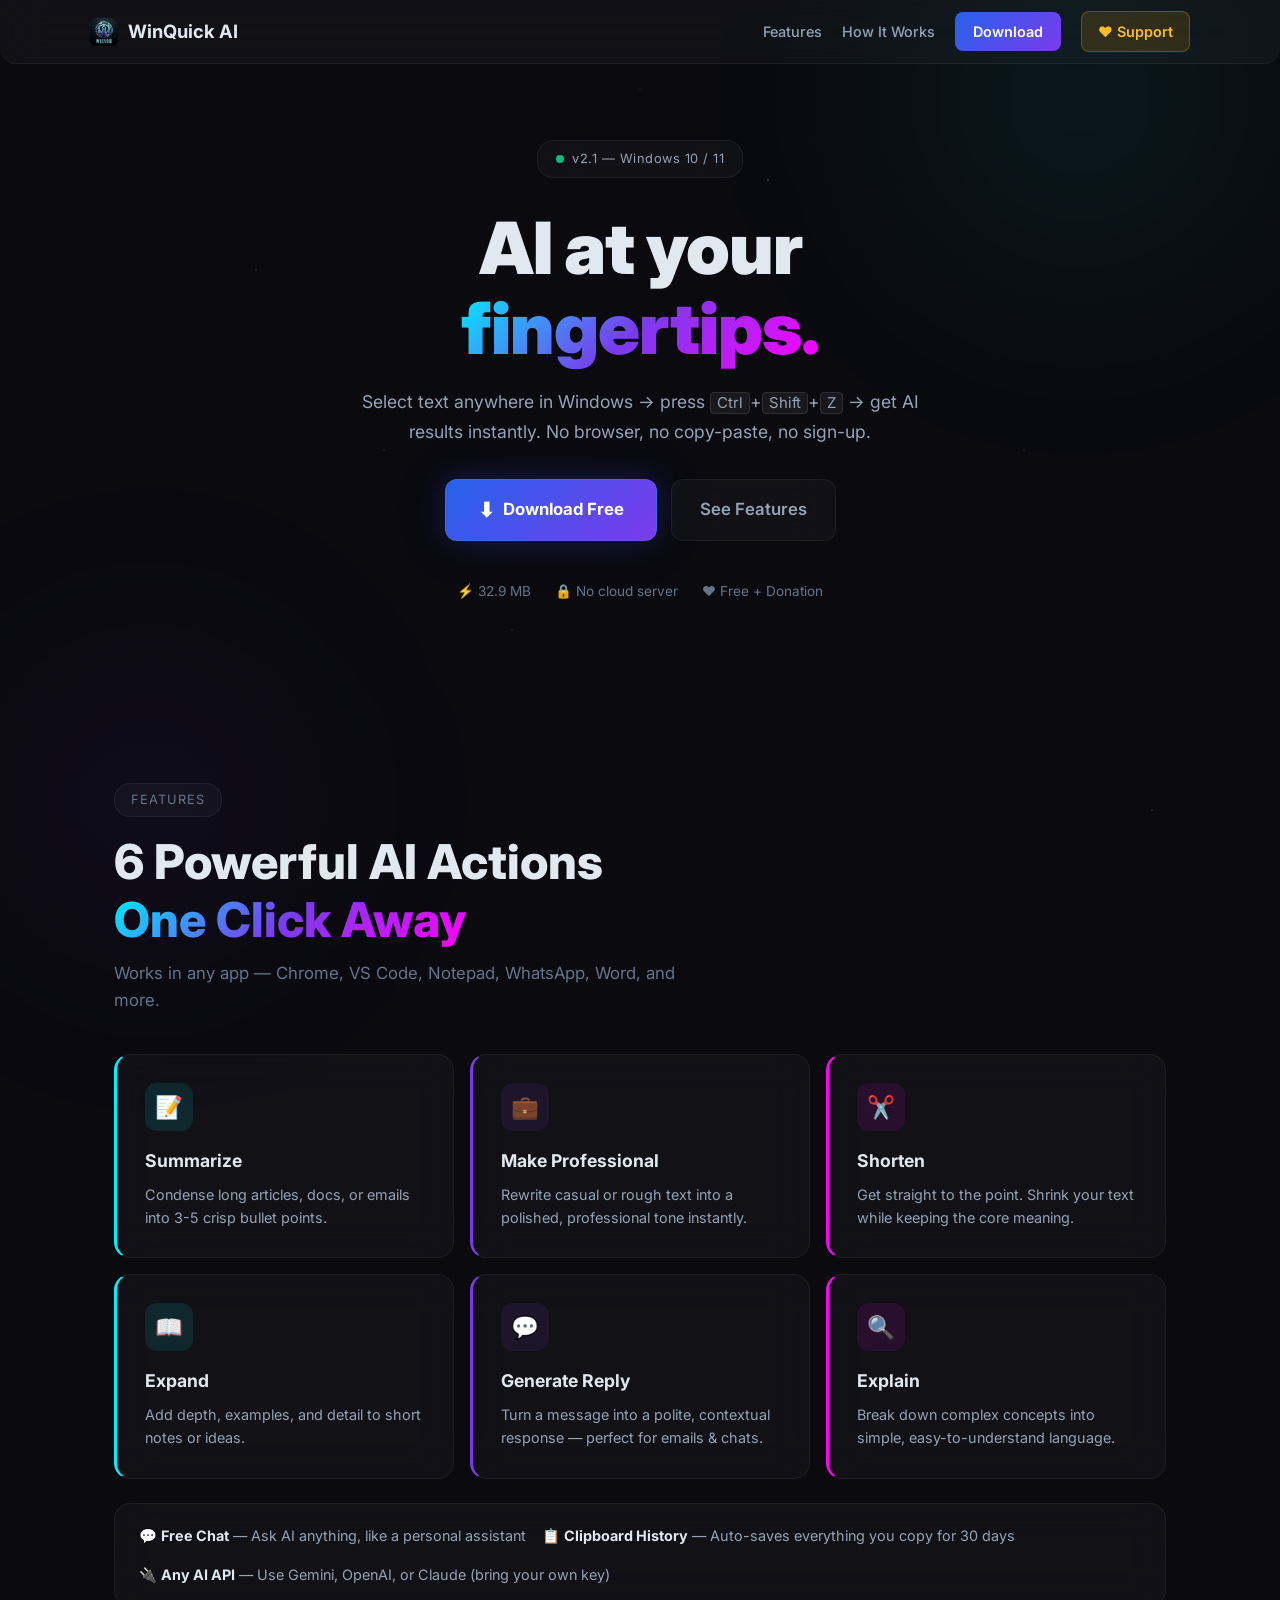
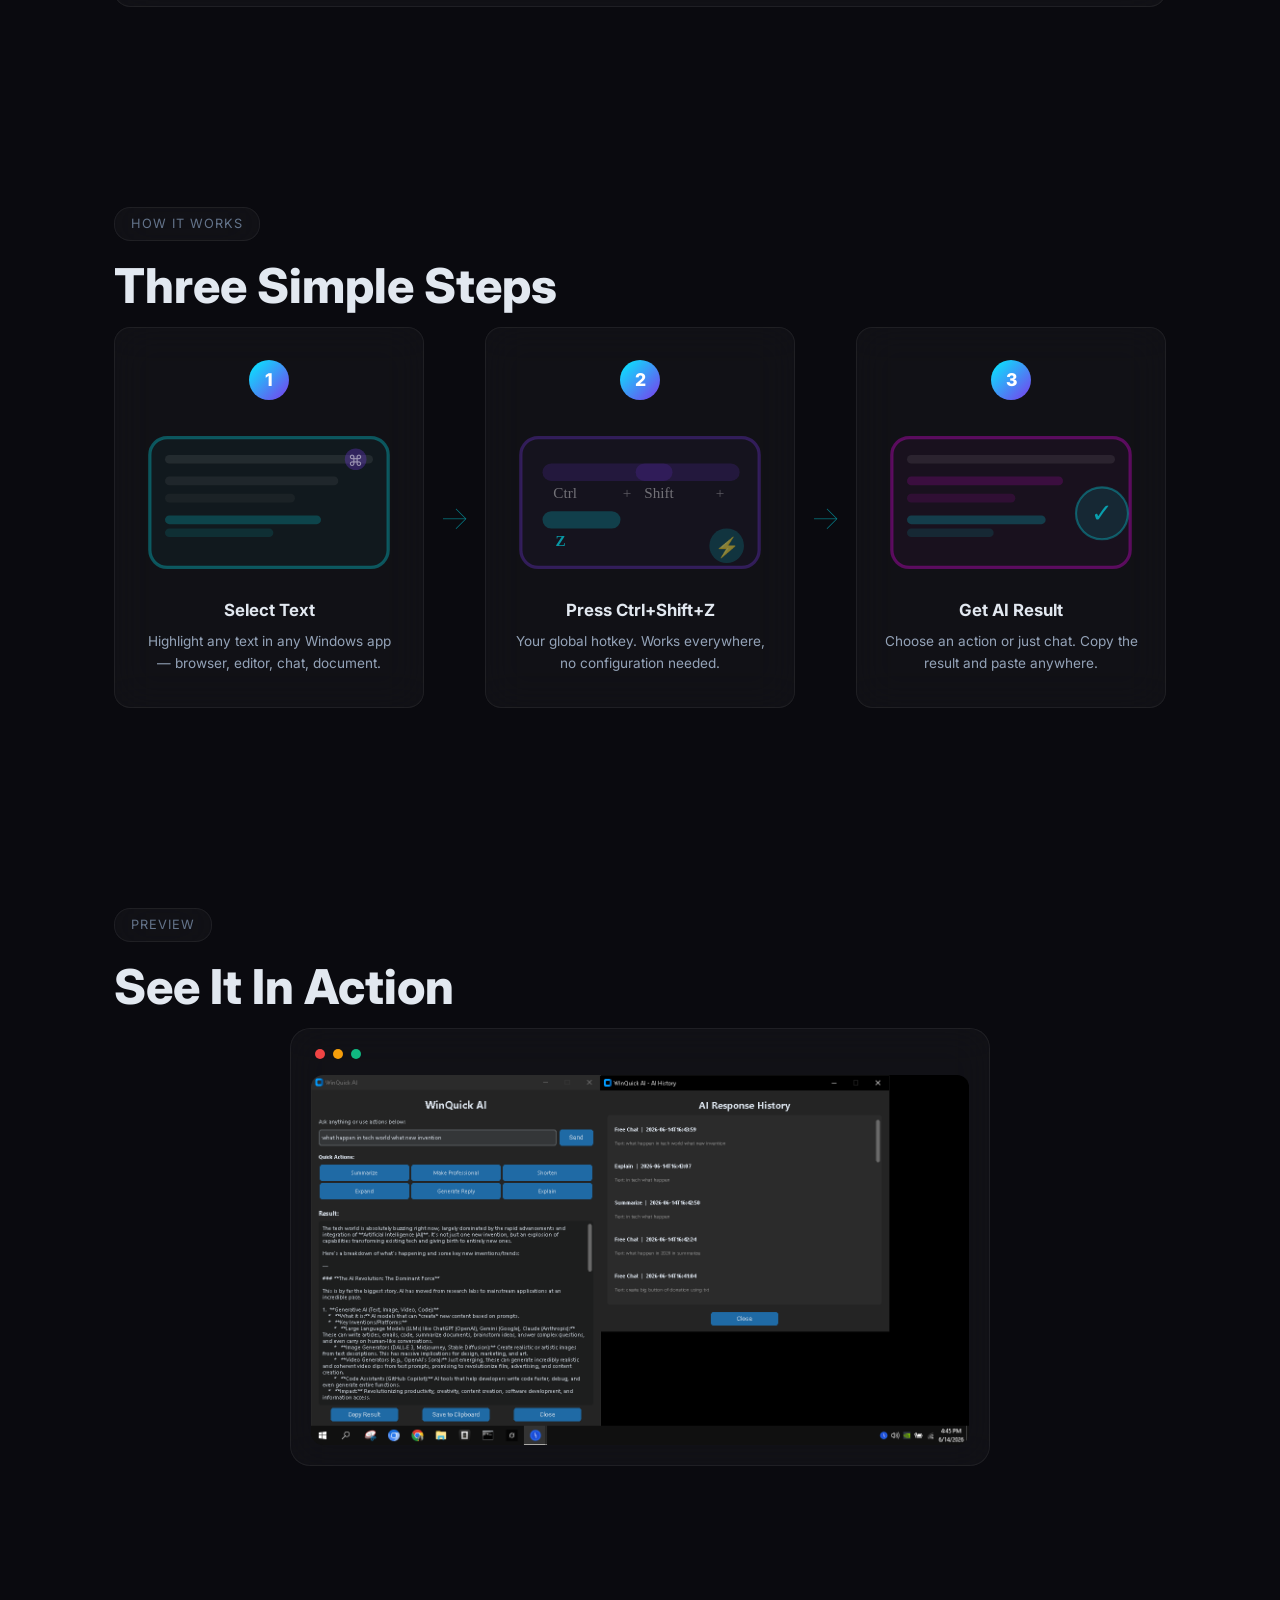
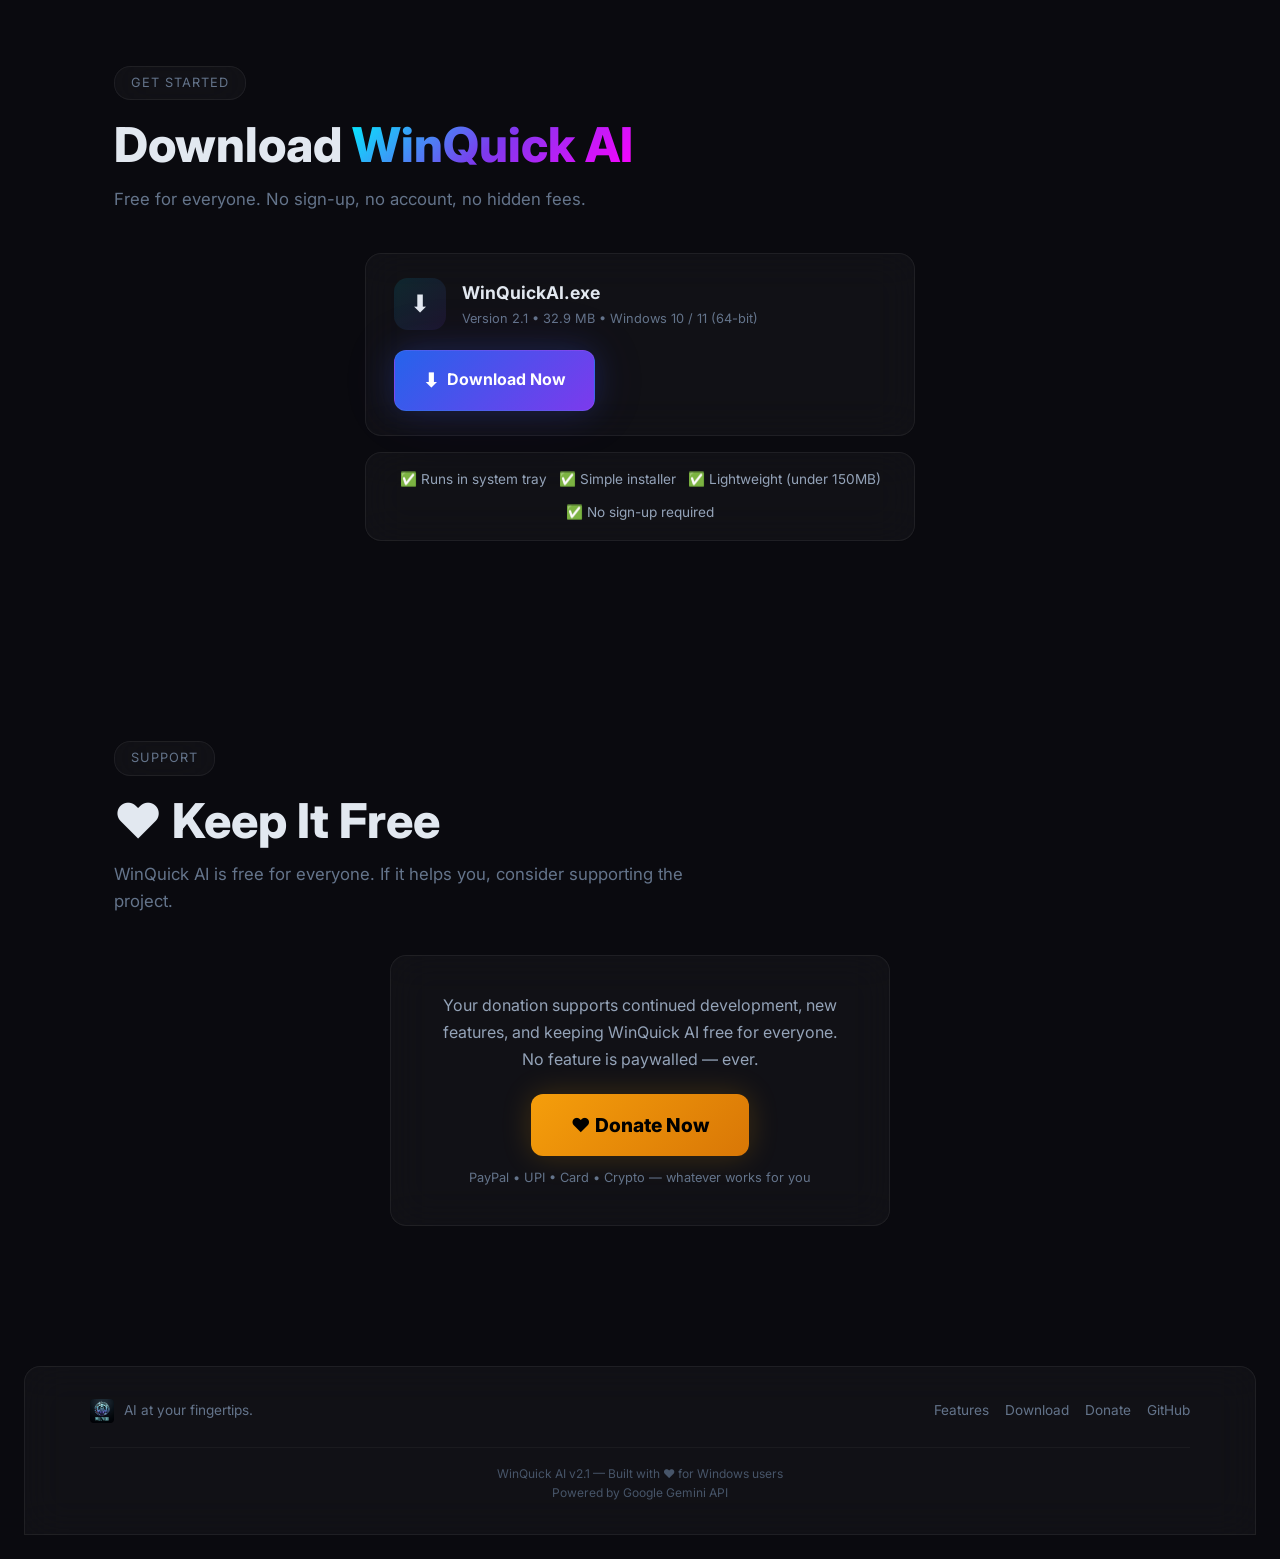
==== commit a3126b0f: "Update download link to GitHub Releases" ====
--- a/winquick-website/index.html
+++ b/winquick-website/index.html
@@ -152,7 +152,7 @@
             <p class="download-meta">Version 2.1  •  32.9 MB  •  Windows 10 / 11 (64-bit)</p>
           </div>
         </div>
-        <a href="download/WinQuickAI.exe" class="btn-primary glass glow download-btn" download>
+        <a href="https://github.com/wildvoid-aidev/winquick-ai/releases/latest/download/WinQuickAI_Setup.exe" class="btn-primary glass glow download-btn" download>
           <span class="btn-icon">⬇</span> Download Now
         </a>
       </div>
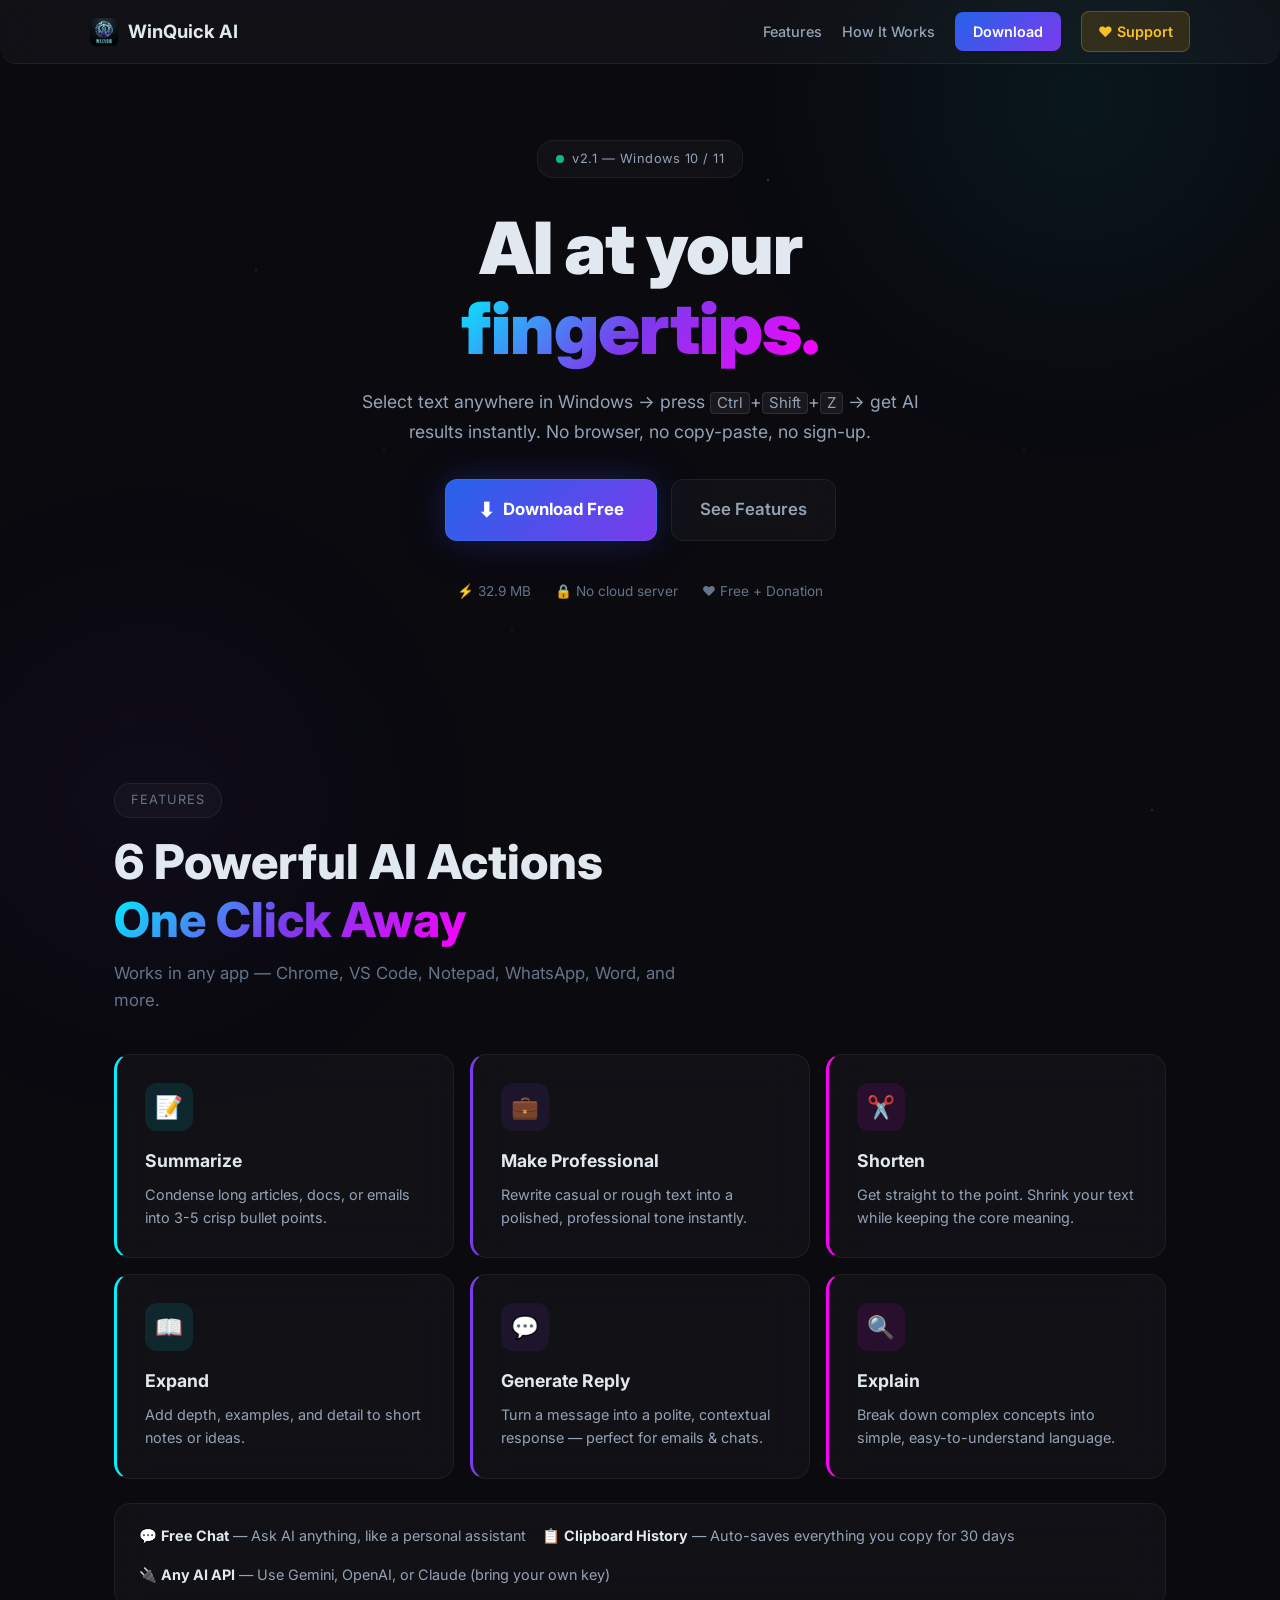
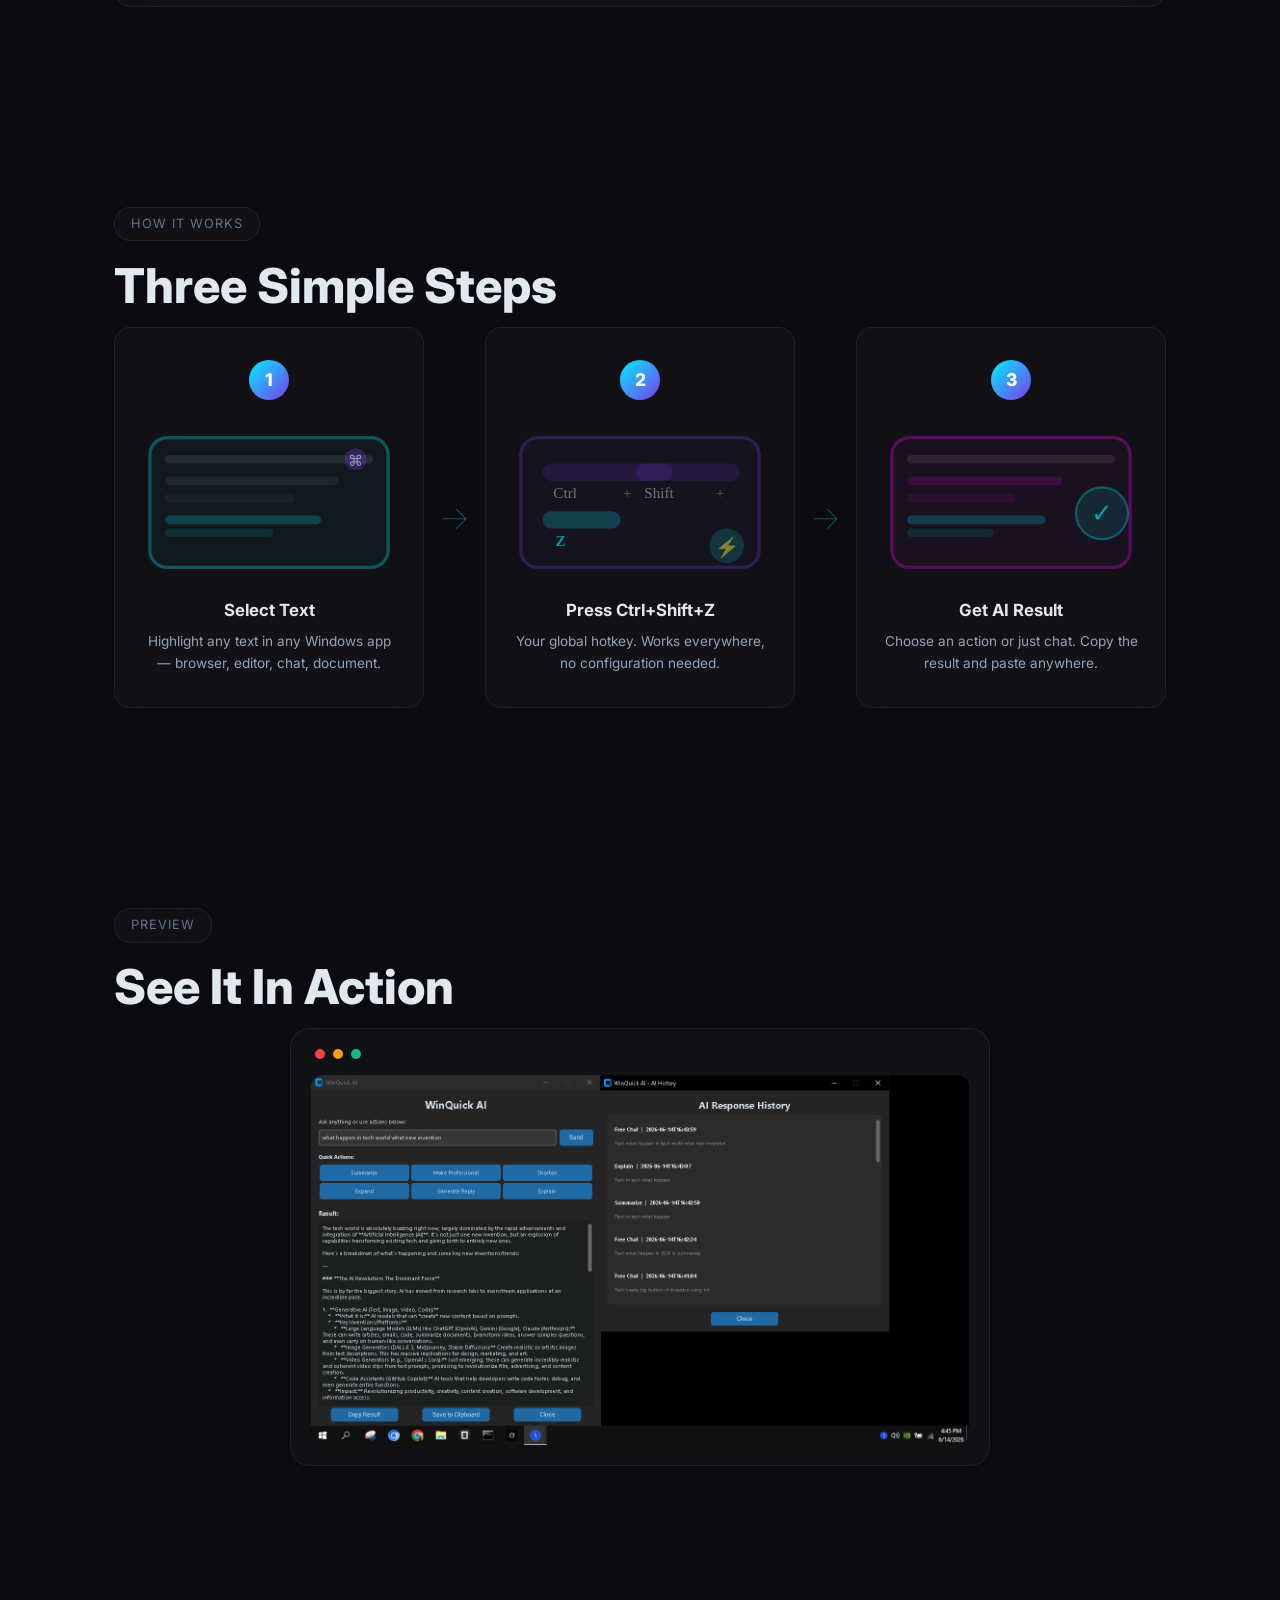
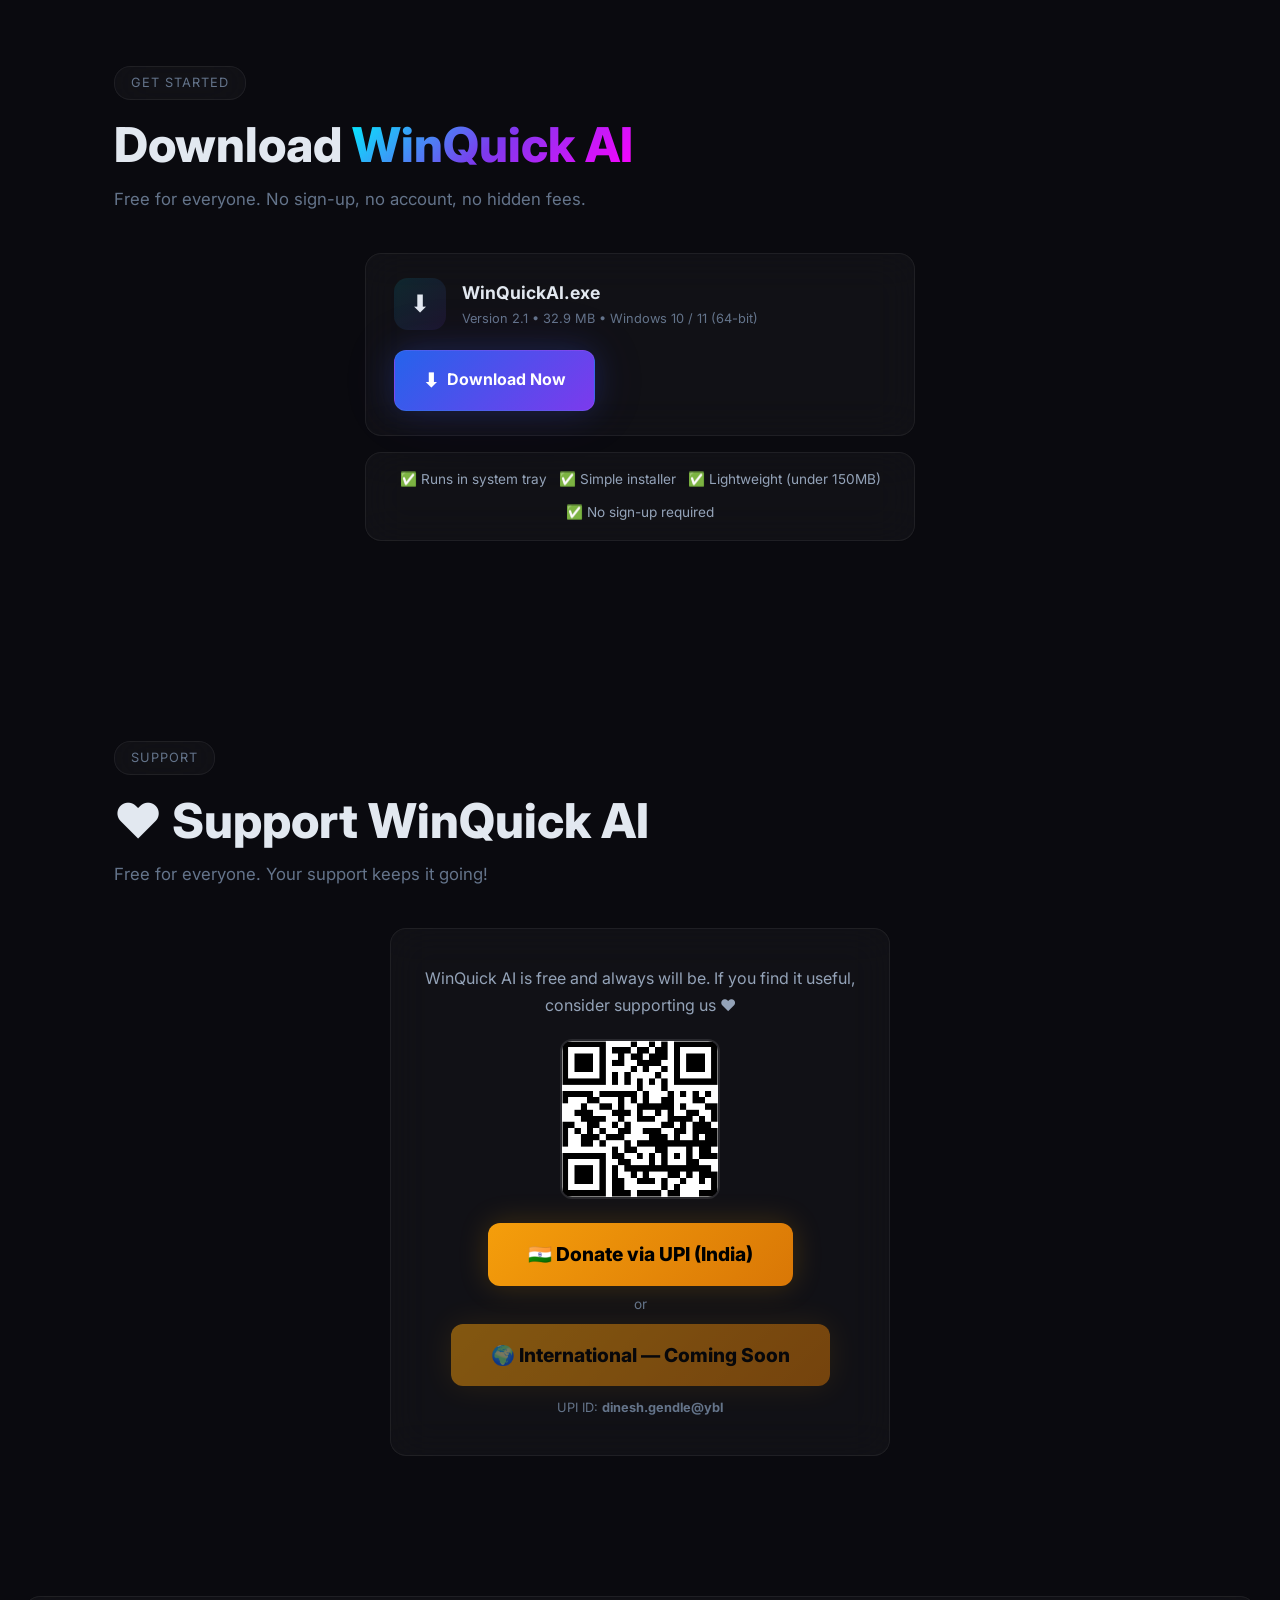
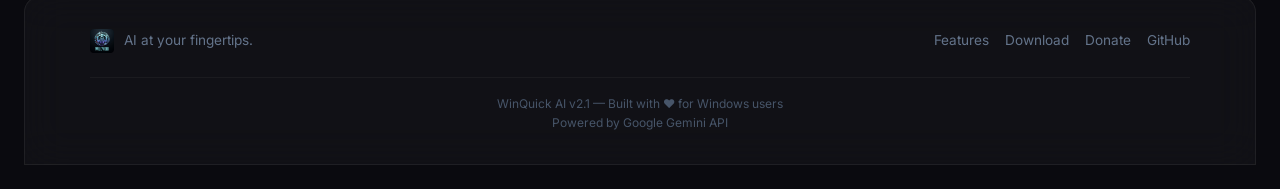
==== commit e3b5ccd1: "Donation system live with UPI (dinesh.gendle@ybl) + UIA accessibility fix + UPI PE QR + website upda" ====
--- a/winquick-website/index.html
+++ b/winquick-website/index.html
@@ -3,8 +3,15 @@
 <head>
   <meta charset="UTF-8" />
   <meta name="viewport" content="width=device-width, initial-scale=1.0" />
-  <title>WinQuick AI — AI at your fingertips</title>
-  <meta name="description" content="Lightweight Windows desktop app. Select text anywhere, press Ctrl+Shift+Z, get AI results instantly. Free, no sign-up required." />
+  <title>WinQuick AI — AI at your fingertips | Free Windows AI Desktop App</title>
+  <meta name="description" content="Free Windows AI desktop app. Select text anywhere, press Ctrl+Shift+Z, get AI results instantly. Supports Gemini, OpenAI, Claude. No sign-up required. Download free." />
+  <meta name="keywords" content="AI, Windows, desktop app, Gemini, OpenAI, Claude, clipboard, productivity, free, AI tool, Ctrl+Shift+Z" />
+  <meta name="robots" content="index, follow" />
+  <link rel="canonical" href="https://winquick.netlify.app/" />
+  <meta property="og:title" content="WinQuick AI — AI at your fingertips" />
+  <meta property="og:description" content="Free Windows AI desktop app. Select text, press Ctrl+Shift+Z, get AI results instantly." />
+  <meta property="og:url" content="https://winquick.netlify.app/" />
+  <meta property="og:type" content="website" />
   <link rel="icon" type="image/x-icon" href="assets/favicon.ico" />
   <link rel="stylesheet" href="styles.css" />
   <link rel="preconnect" href="https://fonts.googleapis.com" />
@@ -166,17 +173,25 @@
 
     <section class="donate" id="donate">
       <div class="section-label glass">Support</div>
-      <h2 class="section-title">♥ Keep It Free</h2>
-      <p class="section-sub">WinQuick AI is free for everyone. If it helps you, consider supporting the project.</p>
+      <h2 class="section-title">♥ Support WinQuick AI</h2>
+      <p class="section-sub">Free for everyone. Your support keeps it going!</p>
       <div class="donate-card glass">
         <p class="donate-text">
-          Your donation supports continued development, new features, and keeping WinQuick AI free for everyone.<br />
-          No feature is paywalled — ever.
+          WinQuick AI is free and always will be. If you find it useful, consider supporting us ❤️
         </p>
-        <a href="https://your-payment-link.com" target="_blank" class="btn-donate-lg glow" id="donateBtn">
-          ♥  Donate Now
-        </a>
-        <p class="donate-hint">PayPal • UPI • Card • Crypto — whatever works for you</p>
+        <div class="donate-qr">
+          <img src="assets/donate-qr.png" alt="Scan to donate via UPI" class="donate-qr-img" />
+        </div>
+        <div class="donate-buttons">
+          <a href="https://upi.pe/dinesh.gendle@ybl" target="_blank" class="btn-donate-lg glow upi-btn">
+            🇮🇳 Donate via UPI (India)
+          </a>
+          <span class="donate-or">or</span>
+          <a href="#" class="btn-donate-lg intl-btn disabled" style="opacity:0.5; cursor:default;">
+            🌍 International — Coming Soon
+          </a>
+        </div>
+        <p class="donate-hint">UPI ID: <strong>dinesh.gendle@ybl</strong></p>
       </div>
     </section>
   </main>
--- a/winquick-website/styles.css
+++ b/winquick-website/styles.css
@@ -290,6 +290,10 @@
   box-shadow:0 0 50px rgba(245,158,11,0.3);
 }
 .donate-hint{font-size:.8rem;color:#64748b;margin-top:12px}
+.donate-qr{margin-bottom:16px}
+.donate-qr-img{width:160px;height:160px;border-radius:12px;border:2px solid rgba(255,255,255,0.1)}
+.donate-buttons{display:flex;flex-direction:column;align-items:center;gap:8px}
+.donate-or{font-size:.85rem;color:#64748b}
 
 /* ── Footer ── */
 .footer{
